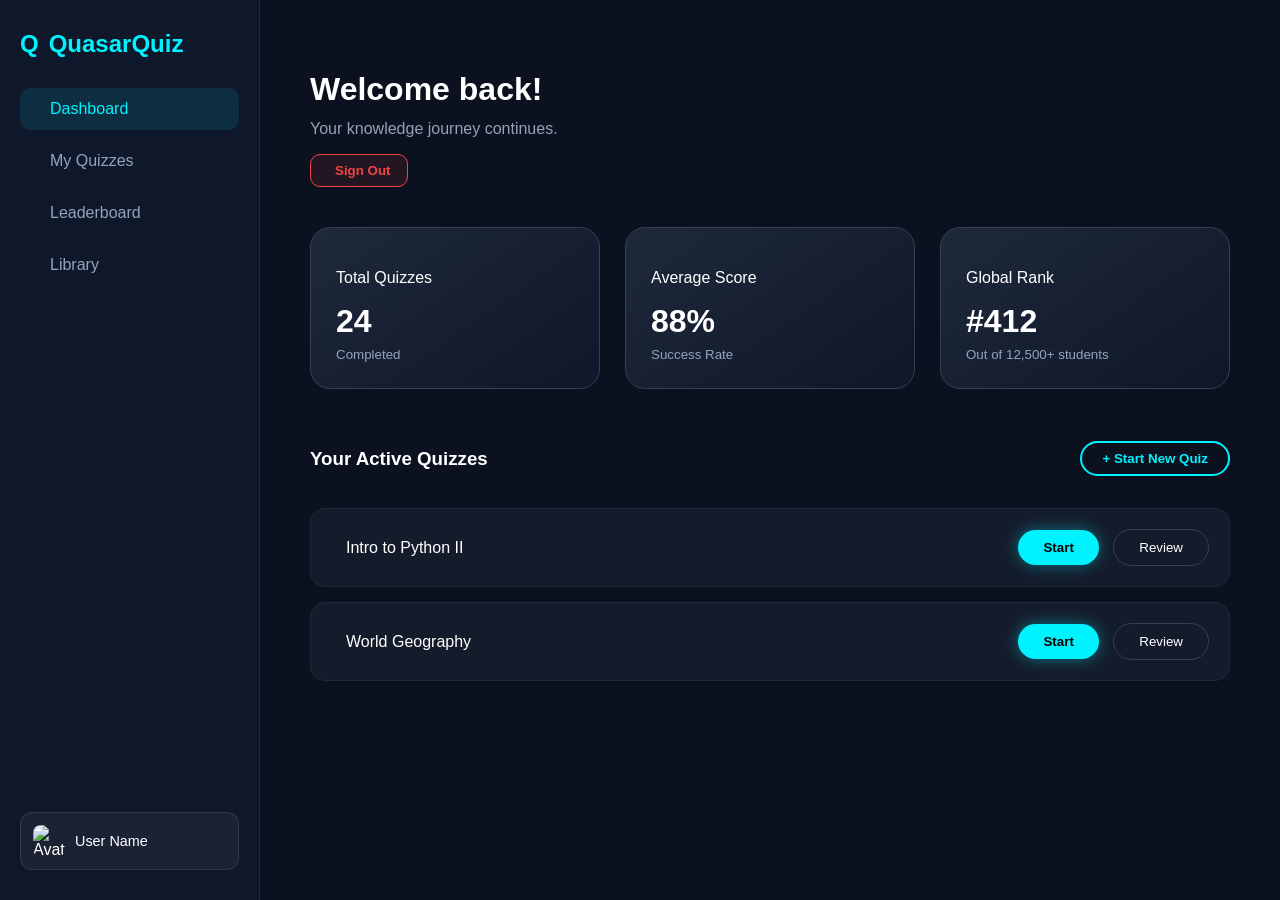
==== QuasarQuiz/dashboard.html @ 3540d508 "Add files via upload" ====
<!DOCTYPE html>
<html lang="en">
<head>
    <meta charset="UTF-8">
    <meta name="viewport" content="width=device-width, initial-scale=1.0">
    <title>QuasarQuiz Dashboard</title>
    <script src="https://kit.fontawesome.com/d0e02b045d.js" crossorigin="anonymous"></script>
    <link rel="stylesheet" href="dashboard.css">
    <style>
        /*Sign Out Button Style*/
        .top-header {
            display: flex;
            justify-content: space-between;
            align-items: center;
            width: 100%;
        }

        .btn-signout {
            background-color: rgba(239, 68, 68, 0.1);
            color: #ef4444;
            border: 1px solid #ef4444;
            padding: 8px 16px;
            border-radius: 10px;
            font-weight: bold;
            cursor: pointer;
            transition: 0.3s;
            display: flex;
            align-items: center;
            gap: 8px;
        }

        .btn-signout:hover {
            background-color: #ef4444;
            color: white;
            box-shadow: 0 0 15px rgba(239, 68, 68, 0.4);
        }</style>
</head>
<body>
    <nav class="sidebar">
        <div class="logo">
            <span class="logo-icon">Q</span> QuasarQuiz
        </div>
        
        <!-- Main Navigation -->
        <div class="nav-links">
            <a href="#" class="nav-item active"><i class="fa-solid fa-table-columns"></i> Dashboard</a>
            <a href="#" class="nav-item"><i class="fa-solid fa-list-check"></i> My Quizzes</a>
            <a href="#" class="nav-item"><i class="fa-solid fa-trophy"></i> Leaderboard</a>
            <a href="library.html" class="nav-item"><i class="fa-solid fa-book-open"></i> Library</a>
        </div>

        <!-- NEW: User Profile Section at the bottom -->
        <div class="user-profile-bottom">
            <div class="user-info">
                <img src="https://pravatar.cc" alt="Avatar" class="avatar">
                <span class="username">User Name</span>
            </div>
            <a href="#" class="settings-link">
                <i class="fa-solid fa-gear"></i>
            </a>
        </div>
    </nav>

    <main class="content">
        <header>
            <h1>Welcome back!</h1>
            <p class="subtitle">Your knowledge journey continues.</p>
            <button id="mainSignOutBtn" class="btn-signout">
                <i class="fa-solid fa-right-from-bracket"></i> Sign Out
            </button>
        </header>

        <section class="stats-grid">
            <div class="stat-card">
                <i class="fa-solid fa-layer-group"></i>
                <p>Total Quizzes</p>
                <div class="stat-value">24</div>
                <small>Completed</small>
            </div>
            <div class="stat-card">
                <i class="fa-solid fa-bullseye"></i>
                <p>Average Score</p>
                <div class="stat-value">88%</div>
                <small>Success Rate</small>
            </div>
            <div class="stat-card">
                <i class="fa-solid fa-ranking-star"></i>
                <p>Global Rank</p>
                <div class="stat-value">#412</div>
                <small>Out of 12,500+ students</small>
            </div>
        </section>

        <section class="quiz-section">
            <div class="section-header">
                <h3>Your Active Quizzes</h3>
                <button class="btn-new">+ Start New Quiz</button>
            </div>

            <div class="quiz-row">
                <div class="quiz-info">
                    <i class="fa-brands fa-python python-icon"></i>
                    <span>Intro to Python II</span>
                </div>
                <div class="quiz-actions">
                    <button class="btn-start">Start</button>
                    <button class="btn-outline">Review</button>
                </div>
            </div>

            <div class="quiz-row">
                <div class="quiz-info">
                    <i class="fa-solid fa-earth-americas geo-icon"></i>
                    <span>World Geography</span>
                </div>
                <div class="quiz-actions">
                    <button class="btn-start">Start</button>
                    <button class="btn-outline">Review</button>
                </div>
            </div>
        </section>
    </main>
    <script src="https://gstatic.com"></script>
    <script src="https://gstatic.com"></script>

    <script>
        const firebaseConfig = {
            apiKey: "AIzaSyAB-qPb2jGgFeQ1fWmbdQjSfSA1aVI_sGM",
            authDomain: "quasarquiz-67182.firebaseapp.com",
            projectId: "quasarquiz-67182",
            storageBucket: "quasarquiz-67182.firebasestorage.app",
            messagingSenderId: "73804448760",
            appId: "1:73804448760:web:d4c016b6e76b66463a0c0d"
        };

        // Initialize Firebase
        firebase.initializeApp(firebaseConfig);

        // Sign Out Logic
        document.getElementById('mainSignOutBtn').addEventListener('click', () => {
            firebase.auth().signOut().then(() => {
                window.location.href = 'index.html'; // Redirect to login page
            }).catch((error) => {
                alert("Error signing out: " + error.message);
            });
        });

        // Observer to update username
        firebase.auth().onAuthStateChanged((user) => {
            if (user) {
                document.querySelector('.username').innerText = user.email.split('@')[0];
            } else {
                window.location.href = 'index.html';
            }
        });
    </script>
</body>
</html>
---- QuasarQuiz/dashboard.css ----
:root {
    --bg-dark: #0b111e;
    --sidebar-bg: #0f172a;
    --card-bg: linear-gradient(145deg, #1e293b, #0f172a);
    --accent-cyan: #00f2ff;
    --text-main: #ffffff;
    --text-dim: #94a3b8;
}

body {
    background-color: var(--bg-dark);
    color: var(--text-main);
    font-family: 'Segoe UI', Tahoma, Geneva, Verdana, sans-serif;
    display: flex;
    margin: 0;
    height: 100vh;
}

/* Sidebar Update */
.sidebar {
    width: 260px;
    background-color: var(--sidebar-bg);
    padding: 30px 20px;
    display: flex;
    flex-direction: column;
    border-right: 1px solid #1e293b;
    box-sizing: border-box;
}

.logo {
    font-size: 1.5rem;
    font-weight: bold;
    color: var(--accent-cyan);
    margin-bottom: 30px;
    display: flex;
    align-items: center;
    gap: 10px;
}

.nav-links {
    display: flex;
    flex-direction: column;
    gap: 10px;
}

.nav-item {
    color: var(--text-dim);
    text-decoration: none;
    padding: 12px 15px;
    border-radius: 10px;
    display: flex;
    align-items: center;
    gap: 15px;
    transition: 0.3s;
}

.nav-item:hover, .nav-item.active {
    background: rgba(0, 242, 255, 0.1);
    color: var(--accent-cyan);
}

/* --- NEW PROFILE BOX CSS --- */
.user-profile-bottom {
    margin-top: auto; /* Pushes the profile to the bottom of the sidebar */
    background: rgba(255, 255, 255, 0.05);
    padding: 12px;
    border-radius: 12px;
    display: flex;
    align-items: center;
    justify-content: space-between;
    border: 1px solid rgba(255, 255, 255, 0.1);
}

.user-info {
    display: flex;
    align-items: center;
    gap: 10px;
}

.avatar {
    width: 32px;
    height: 32px;
    border-radius: 8px;
    object-fit: cover;
}

.username {
    font-size: 0.9rem;
    font-weight: 500;
}

.settings-link {
    color: var(--text-dim);
    text-decoration: none;
    transition: 0.2s;
}

.settings-link:hover {
    color: var(--accent-cyan);
}
/* --- END NEW PROFILE BOX CSS --- */

/* Main Content */
.content {
    flex-grow: 1;
    padding: 50px;
    overflow-y: auto;
}

.subtitle { color: var(--text-dim); margin-top: -10px; }

/* Stats Cards */
.stats-grid {
    display: grid;
    grid-template-columns: repeat(3, 1fr);
    gap: 25px;
    margin: 40px 0;
}

.stat-card {
    background: var(--card-bg);
    padding: 25px;
    border-radius: 20px;
    border: 1px solid #334155;
    text-align: left;
}

.stat-card i { color: var(--accent-cyan); margin-bottom: 15px; font-size: 1.5rem; }
.stat-value { font-size: 2rem; font-weight: bold; margin: 5px 0; }
.stat-card small { color: var(--text-dim); }

/* Quiz List */
.section-header {
    display: flex;
    justify-content: space-between;
    align-items: center;
    margin-bottom: 20px;
}

.quiz-row {
    background: rgba(30, 41, 59, 0.5);
    padding: 20px;
    border-radius: 15px;
    margin-bottom: 15px;
    display: flex;
    align-items: center;
    justify-content: space-between;
    border: 1px solid #1e293b;
}

.quiz-info { display: flex; align-items: center; gap: 15px; font-weight: 500; }
.python-icon { color: #3776ab; }
.geo-icon { color: #4ade80; }

/* Buttons & Glow */
.btn-start {
    background: var(--accent-cyan);
    color: #000;
    border: none;
    padding: 10px 25px;
    border-radius: 25px;
    font-weight: bold;
    cursor: pointer;
    box-shadow: 0 0 15px rgba(0, 242, 255, 0.4);
}

.btn-outline {
    background: transparent;
    color: var(--text-main);
    border: 1px solid #334155;
    padding: 10px 25px;
    border-radius: 25px;
    margin-left: 10px;
    cursor: pointer;
}

.btn-new {
    background: transparent;
    border: 2px solid var(--accent-cyan);
    color: var(--accent-cyan);
    padding: 8px 20px;
    border-radius: 20px;
    font-weight: bold;
    cursor: pointer;
}
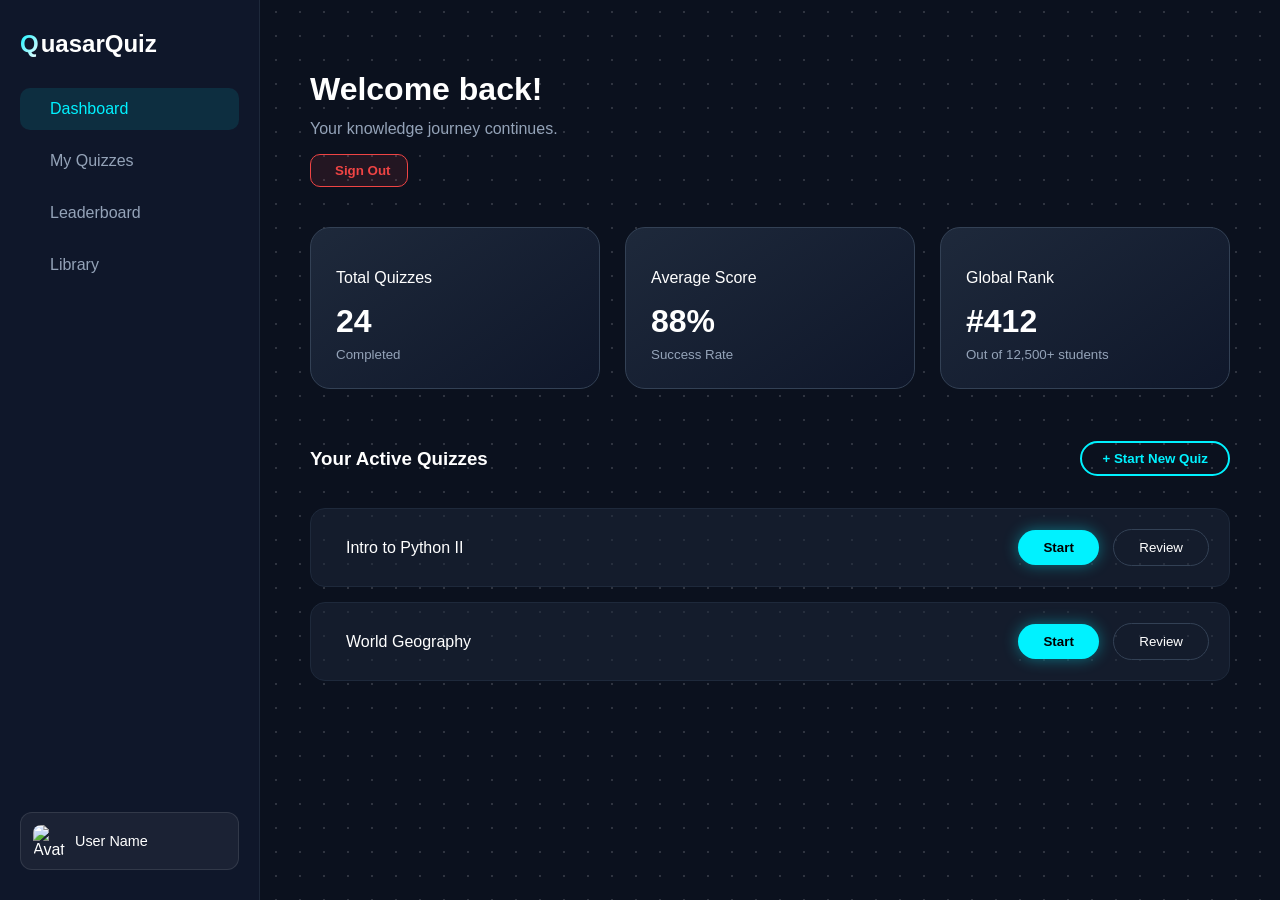
==== commit 084a1ca8: "Fix HTML encoding issues in dashboard.html" ====
--- a/QuasarQuiz/dashboard.html
+++ b/QuasarQuiz/dashboard.html
@@ -38,14 +38,14 @@
 <body>
     <nav class="sidebar">
         <div class="logo">
-            <span class="logo-icon">Q</span> QuasarQuiz
+            <span class="logo-icon">Q</span>uasarQuiz
         </div>
         
         <!-- Main Navigation -->
         <div class="nav-links">
             <a href="#" class="nav-item active"><i class="fa-solid fa-table-columns"></i> Dashboard</a>
-            <a href="#" class="nav-item"><i class="fa-solid fa-list-check"></i> My Quizzes</a>
-            <a href="#" class="nav-item"><i class="fa-solid fa-trophy"></i> Leaderboard</a>
+            <a href="myquizzes.html" class="nav-item"><i class="fa-solid fa-list-check"></i> My Quizzes</a>
+            <a href="leaderboard.html" class="nav-item"><i class="fa-solid fa-trophy"></i> Leaderboard</a>
             <a href="library.html" class="nav-item"><i class="fa-solid fa-book-open"></i> Library</a>
         </div>
 
--- a/QuasarQuiz/dashboard.css
+++ b/QuasarQuiz/dashboard.css
@@ -14,6 +14,8 @@
     display: flex;
     margin: 0;
     height: 100vh;
+    background-image: radial-gradient(rgba(255, 255, 255, 0.15) 1px, transparent 1px);
+    background-size: 24px 24px;
 }
 
 /* Sidebar Update */
@@ -29,12 +31,27 @@
 
 .logo {
     font-size: 1.5rem;
-    font-weight: bold;
-    color: var(--accent-cyan);
+    font-weight: 700;
+    color: var(--text-main);
+    display: flex;
+    align-items: center;
+    gap: 2px;
     margin-bottom: 30px;
-    display: flex;
-    align-items: center;
-    gap: 10px;
+    transition: 0.3s ease;
+    cursor: pointer;
+}
+
+.logo:hover {
+    transform: translateY(-3px);
+}
+
+.logo span {
+    background: var(--accent-cyan);
+    background: linear-gradient(to bottom right, var(--accent-cyan), #ffffff); /* Optional: adds a slight white shine to the top */
+    -webkit-background-clip: text;
+    background-clip: text;
+    -webkit-text-fill-color: transparent;
+    font-weight: 800; /* Extra bold for the 'Q' */
 }
 
 .nav-links {
